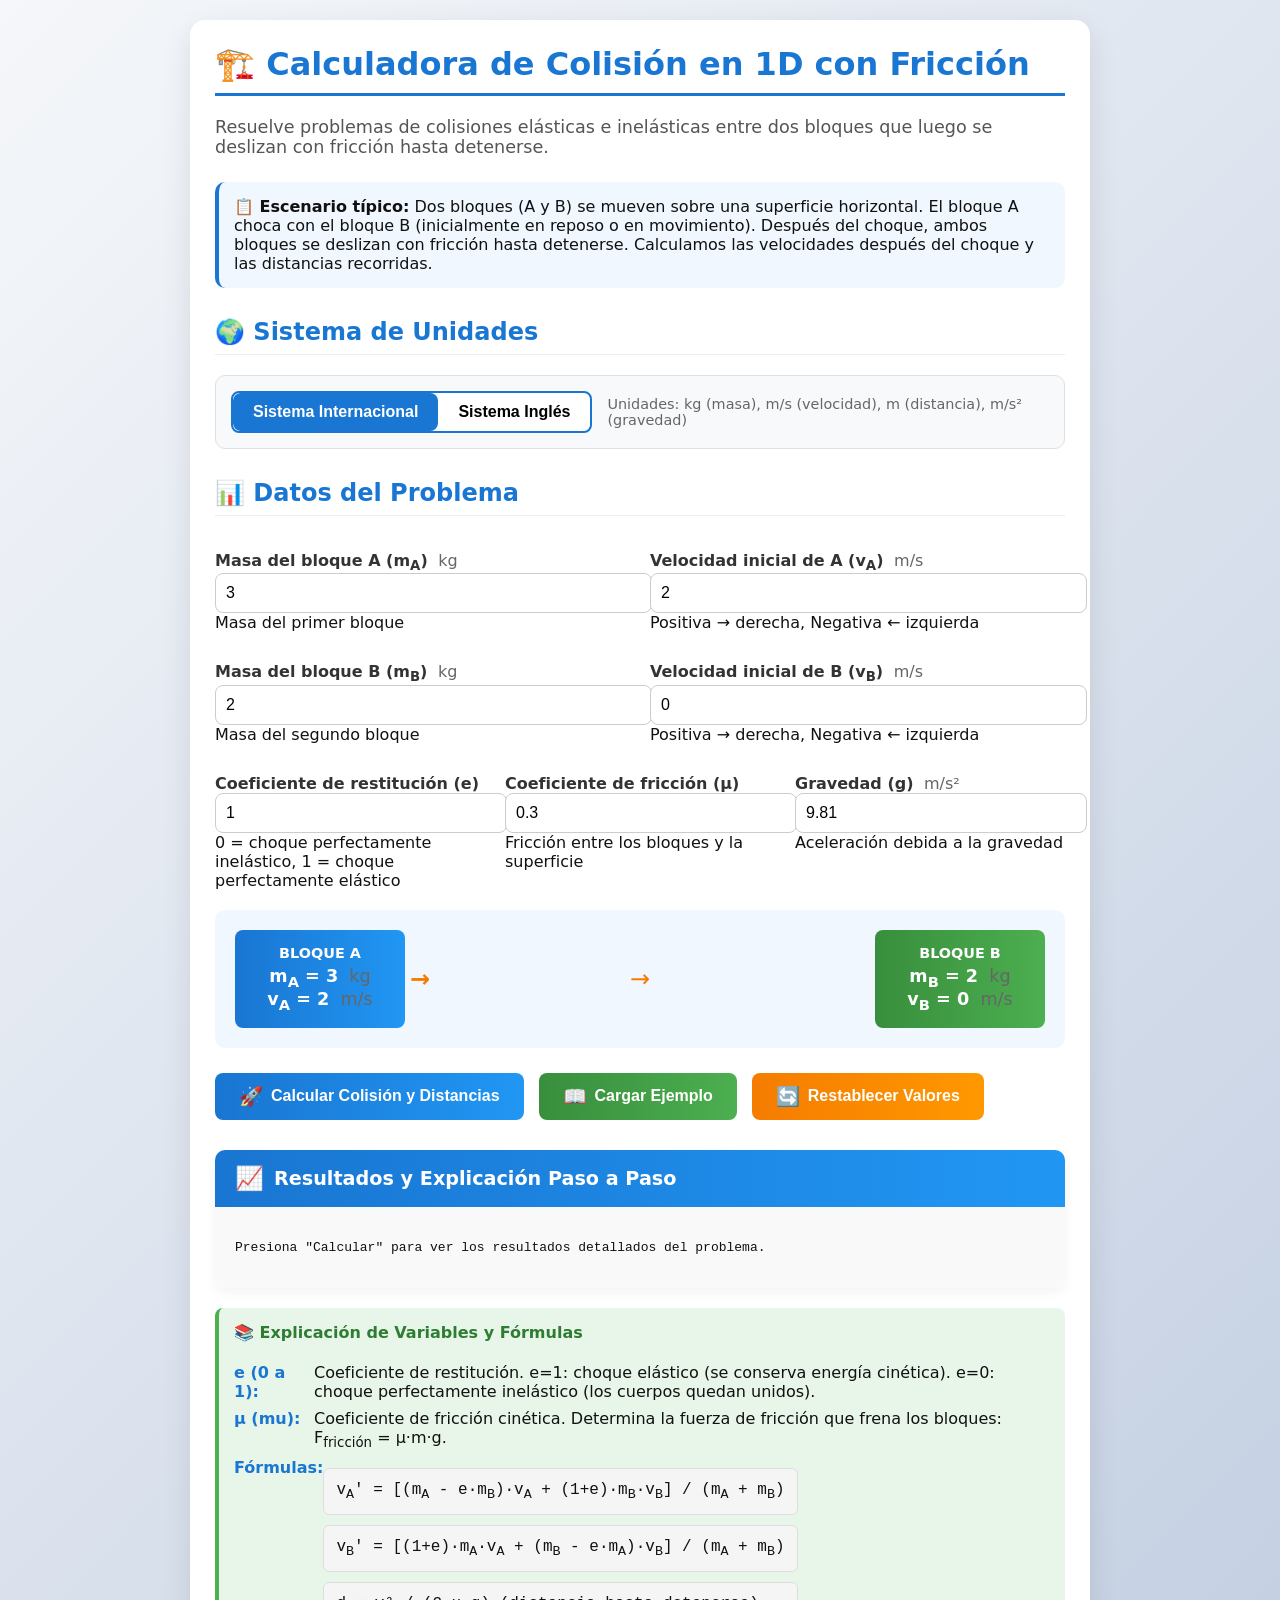
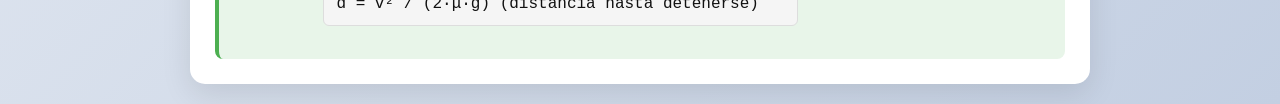
==== Dinamicaa.html @ 1f047d7f "Add files via upload" ====
<!DOCTYPE html>
<html lang="es">
<head>
  <meta charset="utf-8" />
  <meta name="viewport" content="width=device-width,initial-scale=1" />
  <title>Calculadora Didáctica: Colisión 1D + Fricción</title>
  <style>
    body {
      font-family: system-ui, -apple-system, Segoe UI, Roboto, Ubuntu, 'Helvetica Neue', Arial, sans-serif;
      margin: 20px;
      color: #111;
      background: linear-gradient(135deg, #f5f7fa 0%, #c3cfe2 100%);
      min-height: 100vh;
    }
    
    .card {
      max-width: 850px;
      margin: 0 auto;
      padding: 25px;
      border-radius: 15px;
      box-shadow: 0 10px 30px rgba(0,0,0,0.1);
      background-color: white;
    }
    
    h1 {
      color: #1976d2;
      border-bottom: 3px solid #1976d2;
      padding-bottom: 10px;
      margin-top: 0;
    }
    
    .subtitle {
      color: #555;
      font-size: 1.1em;
      margin-bottom: 25px;
    }
    
    .scenario {
      background-color: #f0f7ff;
      border-radius: 10px;
      padding: 15px;
      margin: 20px 0;
      border-left: 4px solid #1976d2;
    }
    
    .section-title {
      color: #1976d2;
      margin-top: 30px;
      padding-bottom: 8px;
      border-bottom: 1px solid #eee;
    }
    
    .unit-toggle-container {
      display: flex;
      align-items: center;
      gap: 15px;
      margin-bottom: 20px;
      padding: 15px;
      background-color: #f8f9fa;
      border-radius: 10px;
      border: 1px solid #e0e0e0;
    }
    
    .unit-toggle {
      display: flex;
      border-radius: 8px;
      overflow: hidden;
      border: 2px solid #1976d2;
    }
    
    .unit-btn {
      padding: 10px 20px;
      background-color: white;
      border: none;
      cursor: pointer;
      font-weight: 600;
      transition: all 0.3s;
      min-width: 120px;
    }
    
    .unit-btn.active {
      background-color: #1976d2;
      color: white;
    }
    
    .unit-btn:not(.active):hover {
      background-color: #e3f2fd;
    }
    
    .unit-info {
      font-size: 0.9em;
      color: #666;
      flex: 1;
    }
    
    label {
      display: block;
      margin-top: 15px;
      font-weight: 600;
      color: #333;
    }
    
    .unit-label {
      display: inline-block;
      margin-left: 5px;
      font-weight: normal;
      color: #666;
    }
    
    .input-group {
      display: flex;
      flex-wrap: wrap;
      gap: 20px;
      margin-bottom: 15px;
    }
    
    .input-field {
      flex: 1;
      min-width: 200px;
    }
    
    input[type="number"] {
      width: 100%;
      padding: 10px;
      border-radius: 8px;
      border: 1px solid #ccc;
      font-size: 16px;
      transition: all 0.3s;
    }
    
    input[type="number"]:focus {
      outline: none;
      border-color: #1976d2;
      box-shadow: 0 0 0 2px rgba(25, 118, 210, 0.2);
    }
    
    .buttons-container {
      display: flex;
      gap: 15px;
      margin: 25px 0;
      flex-wrap: wrap;
    }
    
    button {
      padding: 12px 24px;
      border-radius: 8px;
      border: none;
      font-weight: 600;
      font-size: 16px;
      cursor: pointer;
      transition: all 0.3s;
      display: flex;
      align-items: center;
      gap: 8px;
    }
    
    .btn-primary {
      background: linear-gradient(to right, #1976d2, #2196f3);
      color: white;
    }
    
    .btn-primary:hover {
      background: linear-gradient(to right, #1565c0, #1976d2);
      transform: translateY(-2px);
      box-shadow: 0 4px 8px rgba(25, 118, 210, 0.3);
    }
    
    .btn-secondary {
      background: linear-gradient(to right, #388e3c, #4caf50);
      color: white;
    }
    
    .btn-secondary:hover {
      background: linear-gradient(to right, #2e7d32, #388e3c);
      transform: translateY(-2px);
      box-shadow: 0 4px 8px rgba(56, 142, 60, 0.3);
    }
    
    .btn-reset {
      background: linear-gradient(to right, #f57c00, #ff9800);
      color: white;
    }
    
    .btn-reset:hover {
      background: linear-gradient(to right, #ef6c00, #f57c00);
      transform: translateY(-2px);
      box-shadow: 0 4px 8px rgba(245, 124, 0, 0.3);
    }
    
    .results-container {
      margin-top: 30px;
      border-radius: 10px;
      overflow: hidden;
      box-shadow: 0 4px 12px rgba(0,0,0,0.05);
    }
    
    .results-header {
      background: linear-gradient(to right, #1976d2, #2196f3);
      color: white;
      padding: 15px 20px;
      font-size: 1.2em;
      font-weight: 600;
      display: flex;
      align-items: center;
      gap: 10px;
    }
    
    .results-content {
      padding: 20px;
      background-color: #f9f9f9;
    }
    
    .step {
      background-color: white;
      border-radius: 8px;
      padding: 15px;
      margin-bottom: 15px;
      border-left: 4px solid #4caf50;
      box-shadow: 0 2px 5px rgba(0,0,0,0.05);
    }
    
    .step-title {
      font-weight: 600;
      color: #1976d2;
      margin-bottom: 8px;
      display: flex;
      align-items: center;
      gap: 8px;
    }
    
    .formula {
      background-color: #f5f5f5;
      padding: 12px;
      border-radius: 6px;
      margin: 10px 0;
      font-family: 'Courier New', monospace;
      border: 1px solid #ddd;
    }
    
    .variables-explanation {
      margin-top: 20px;
      padding: 15px;
      background-color: #e8f5e9;
      border-radius: 8px;
      border-left: 4px solid #4caf50;
    }
    
    .variables-explanation h4 {
      margin-top: 0;
      color: #2e7d32;
    }
    
    .variable-item {
      display: flex;
      margin-bottom: 8px;
    }
    
    .variable-name {
      font-weight: 600;
      min-width: 80px;
      color: #1976d2;
    }
    
    .visualization {
      display: flex;
      justify-content: space-between;
      align-items: center;
      margin: 20px 0;
      padding: 20px;
      background-color: #f0f7ff;
      border-radius: 10px;
      overflow-x: auto;
    }
    
    .block {
      padding: 15px 25px;
      border-radius: 8px;
      text-align: center;
      color: white;
      font-weight: 600;
      min-width: 120px;
      position: relative;
    }
    
    .block-a {
      background: linear-gradient(to right, #1976d2, #2196f3);
    }
    
    .block-b {
      background: linear-gradient(to right, #388e3c, #4caf50);
    }
    
    .block-label {
      font-size: 0.9em;
      margin-bottom: 5px;
    }
    
    .block-values {
      font-size: 1.1em;
    }
    
    .arrow {
      font-size: 24px;
      color: #f57c00;
      margin: 0 15px;
    }
    
    .initial-state .block-a::after {
      content: "→";
      position: absolute;
      right: -25px;
      top: 50%;
      transform: translateY(-50%);
      color: #f57c00;
      font-size: 24px;
    }
    
    .final-state .block-a, .final-state .block-b {
      position: relative;
    }
    
    .final-state .block-a::after, .final-state .block-b::after {
      content: "";
      position: absolute;
      top: 50%;
      transform: translateY(-50%);
      font-size: 24px;
      color: #f57c00;
    }
    
    .right-arrow::after {
      content: "→";
      right: -25px;
    }
    
    .left-arrow::after {
      content: "←";
      left: -25px;
    }
    
    .warning {
      background-color: #fff3e0;
      border-left: 4px solid #ff9800;
      padding: 12px;
      border-radius: 6px;
      margin: 15px 0;
      font-size: 0.95em;
    }
    
    .icon {
      font-size: 1.2em;
    }
    
    .conversion-info {
      background-color: #e3f2fd;
      padding: 10px 15px;
      border-radius: 8px;
      margin-top: 10px;
      font-size: 0.9em;
      color: #1565c0;
      border-left: 4px solid #1976d2;
    }
    
    @media (max-width: 768px) {
      .card {
        padding: 15px;
      }
      
      .visualization {
        flex-direction: column;
        gap: 20px;
      }
      
      .arrow {
        transform: rotate(90deg);
        margin: 10px 0;
      }
      
      .buttons-container {
        flex-direction: column;
      }
      
      button {
        justify-content: center;
      }
      
      .unit-toggle-container {
        flex-direction: column;
        align-items: stretch;
      }
      
      .unit-toggle {
        width: 100%;
      }
      
      .unit-btn {
        flex: 1;
      }
    }
  </style>
</head>
<body>
  <div class="card">
    <h1>🏗️ Calculadora de Colisión en 1D con Fricción</h1>
    
    <div class="subtitle">
      Resuelve problemas de colisiones elásticas e inelásticas entre dos bloques que luego se deslizan con fricción hasta detenerse.
    </div>
    
    <div class="scenario">
      <strong>📋 Escenario típico:</strong> Dos bloques (A y B) se mueven sobre una superficie horizontal. El bloque A choca con el bloque B (inicialmente en reposo o en movimiento). Después del choque, ambos bloques se deslizan con fricción hasta detenerse. Calculamos las velocidades después del choque y las distancias recorridas.
    </div>
    
    <h2 class="section-title">🌍 Sistema de Unidades</h2>
    
    <div class="unit-toggle-container">
      <div class="unit-toggle">
        <button class="unit-btn active" id="si-btn" onclick="switchToSI()">Sistema Internacional</button>
        <button class="unit-btn" id="english-btn" onclick="switchToEnglish()">Sistema Inglés</button>
      </div>
      <div class="unit-info" id="unit-info">
        Unidades: kg, m/s, m, m/s². Presiona calcular para ver conversiones.
      </div>
    </div>
    
    <h2 class="section-title">📊 Datos del Problema</h2>
    
    <div class="input-group">
      <div class="input-field">
        <label for="mA">Masa del bloque A (m<sub>A</sub>) <span class="unit-label" id="mass-unit">kg</span></label>
        <input id="mA" type="number" step="any" value="3" min="0.1">
        <div class="hint">Masa del primer bloque</div>
      </div>
      
      <div class="input-field">
        <label for="vA">Velocidad inicial de A (v<sub>A</sub>) <span class="unit-label" id="velocity-unit">m/s</span></label>
        <input id="vA" type="number" step="any" value="2">
        <div class="hint">Positiva → derecha, Negativa ← izquierda</div>
      </div>
    </div>
    
    <div class="input-group">
      <div class="input-field">
        <label for="mB">Masa del bloque B (m<sub>B</sub>) <span class="unit-label" id="mass-unit-b">kg</span></label>
        <input id="mB" type="number" step="any" value="2" min="0.1">
        <div class="hint">Masa del segundo bloque</div>
      </div>
      
      <div class="input-field">
        <label for="vB">Velocidad inicial de B (v<sub>B</sub>) <span class="unit-label" id="velocity-unit-b">m/s</span></label>
        <input id="vB" type="number" step="any" value="0">
        <div class="hint">Positiva → derecha, Negativa ← izquierda</div>
      </div>
    </div>
    
    <div class="input-group">
      <div class="input-field">
        <label for="e">Coeficiente de restitución (e)</label>
        <input id="e" type="number" step="any" min="0" max="1" value="1">
        <div class="hint">0 = choque perfectamente inelástico, 1 = choque perfectamente elástico</div>
      </div>
      
      <div class="input-field">
        <label for="mu">Coeficiente de fricción (μ)</label>
        <input id="mu" type="number" step="any" value="0.3" min="0">
        <div class="hint">Fricción entre los bloques y la superficie</div>
      </div>
      
      <div class="input-field">
        <label for="g">Gravedad (g) <span class="unit-label" id="gravity-unit">m/s²</span></label>
        <input id="g" type="number" step="any" value="9.81" min="0">
        <div class="hint">Aceleración debida a la gravedad</div>
      </div>
    </div>
    
    <div class="visualization initial-state">
      <div class="block block-a">
        <div class="block-label">BLOQUE A</div>
        <div class="block-values">m<sub>A</sub> = <span id="vis-mA">3</span> <span class="unit-label" id="vis-mass-unit">kg</span></div>
        <div class="block-values">v<sub>A</sub> = <span id="vis-vA">2</span> <span class="unit-label" id="vis-velocity-unit">m/s</span></div>
      </div>
      
      <div class="arrow">→</div>
      
      <div class="block block-b">
        <div class="block-label">BLOQUE B</div>
        <div class="block-values">m<sub>B</sub> = <span id="vis-mB">2</span> <span class="unit-label" id="vis-mass-unit-b">kg</span></div>
        <div class="block-values">v<sub>B</sub> = <span id="vis-vB">0</span> <span class="unit-label" id="vis-velocity-unit-b">m/s</span></div>
      </div>
    </div>
    
    <div class="buttons-container">
      <button class="btn-primary" onclick="calcular()">
        <span class="icon">🚀</span> Calcular Colisión y Distancias
      </button>
      
      <button class="btn-secondary" onclick="ejemploProblema()">
        <span class="icon">📖</span> Cargar Ejemplo
      </button>
      
      <button class="btn-reset" onclick="resetValues()">
        <span class="icon">🔄</span> Restablecer Valores
      </button>
    </div>
    
    <div class="results-container">
      <div class="results-header">
        <span class="icon">📈</span> Resultados y Explicación Paso a Paso
      </div>
      
      <div class="results-content">
        <pre id="out">Presiona "Calcular" para ver los resultados detallados del problema.</pre>
        
        <div class="visualization final-state" id="finalVisualization" style="display:none;">
          <div class="block block-a" id="vis-block-a-final">
            <div class="block-label">BLOQUE A DESPUÉS</div>
            <div class="block-values">v<sub>A</sub>' = <span id="vis-vAprim">0</span> <span class="unit-label" id="vis-velocity-unit-aprim">m/s</span></div>
            <div class="block-values">d<sub>A</sub> = <span id="vis-dA">0</span> <span class="unit-label" id="vis-distance-unit">m</span></div>
          </div>
          
          <div class="arrow">← →</div>
          
          <div class="block block-b" id="vis-block-b-final">
            <div class="block-label">BLOQUE B DESPUÉS</div>
            <div class="block-values">v<sub>B</sub>' = <span id="vis-vBprim">0</span> <span class="unit-label" id="vis-velocity-unit-bprim">m/s</span></div>
            <div class="block-values">d<sub>B</sub> = <span id="vis-dB">0</span> <span class="unit-label" id="vis-distance-unit-b">m</span></div>
          </div>
        </div>
      </div>
    </div>
    
    <div class="variables-explanation">
      <h4>📚 Explicación de Variables y Fórmulas</h4>
      
      <div class="variable-item">
        <div class="variable-name">e (0 a 1):</div>
        <div>Coeficiente de restitución. e=1: choque elástico (se conserva energía cinética). e=0: choque perfectamente inelástico (los cuerpos quedan unidos).</div>
      </div>
      
      <div class="variable-item">
        <div class="variable-name">μ (mu):</div>
        <div>Coeficiente de fricción cinética. Determina la fuerza de fricción que frena los bloques: F<sub>fricción</sub> = μ·m·g.</div>
      </div>
      
      <div class="variable-item">
        <div class="variable-name">Fórmulas:</div>
        <div>
          <div class="formula">v<sub>A</sub>' = [(m<sub>A</sub> - e·m<sub>B</sub>)·v<sub>A</sub> + (1+e)·m<sub>B</sub>·v<sub>B</sub>] / (m<sub>A</sub> + m<sub>B</sub>)</div>
          <div class="formula">v<sub>B</sub>' = [(1+e)·m<sub>A</sub>·v<sub>A</sub> + (m<sub>B</sub> - e·m<sub>A</sub>)·v<sub>B</sub>] / (m<sub>A</sub> + m<sub>B</sub>)</div>
          <div class="formula">d = v² / (2·μ·g) (distancia hasta detenerse)</div>
        </div>
      </div>
    </div>
  </div>

<script>
// Variables globales para control de unidades
let currentUnitSystem = 'SI'; // 'SI' o 'ENGLISH'
let conversionFactors = {
  mass: {
    SI: 1, // kg
    ENGLISH: 0.453592 // 1 lb = 0.453592 kg
  },
  velocity: {
    SI: 1, // m/s
    ENGLISH: 0.44704 // 1 mph = 0.44704 m/s
  },
  distance: {
    SI: 1, // m
    ENGLISH: 0.3048 // 1 ft = 0.3048 m
  },
  gravity: {
    SI: 9.81, // m/s²
    ENGLISH: 32.174 // ft/s²
  }
};

// Actualizar visualización de valores iniciales
function updateInitialVisualization() {
  document.getElementById('vis-mA').textContent = document.getElementById('mA').value;
  document.getElementById('vis-vA').textContent = document.getElementById('vA').value;
  document.getElementById('vis-mB').textContent = document.getElementById('mB').value;
  document.getElementById('vis-vB').textContent = document.getElementById('vB').value;
  
  // Actualizar unidades en visualización
  updateUnitLabels();
}

// Actualizar etiquetas de unidades en toda la interfaz
function updateUnitLabels() {
  const massUnit = currentUnitSystem === 'SI' ? 'kg' : 'lb';
  const velocityUnit = currentUnitSystem === 'SI' ? 'm/s' : 'mph';
  const distanceUnit = currentUnitSystem === 'SI' ? 'm' : 'ft';
  const gravityUnit = currentUnitSystem === 'SI' ? 'm/s²' : 'ft/s²';
  
  // Actualizar etiquetas en formularios
  document.getElementById('mass-unit').textContent = massUnit;
  document.getElementById('mass-unit-b').textContent = massUnit;
  document.getElementById('velocity-unit').textContent = velocityUnit;
  document.getElementById('velocity-unit-b').textContent = velocityUnit;
  document.getElementById('gravity-unit').textContent = gravityUnit;
  
  // Actualizar etiquetas en visualización inicial
  document.getElementById('vis-mass-unit').textContent = massUnit;
  document.getElementById('vis-mass-unit-b').textContent = massUnit;
  document.getElementById('vis-velocity-unit').textContent = velocityUnit;
  document.getElementById('vis-velocity-unit-b').textContent = velocityUnit;
  
  // Actualizar etiquetas en visualización final
  document.getElementById('vis-velocity-unit-aprim').textContent = velocityUnit;
  document.getElementById('vis-velocity-unit-bprim').textContent = velocityUnit;
  document.getElementById('vis-distance-unit').textContent = distanceUnit;
  document.getElementById('vis-distance-unit-b').textContent = distanceUnit;
  
  // Actualizar información de unidades
  const unitInfo = document.getElementById('unit-info');
  if (currentUnitSystem === 'SI') {
    unitInfo.textContent = 'Unidades: kg (masa), m/s (velocidad), m (distancia), m/s² (gravedad)';
  } else {
    unitInfo.textContent = 'Unidades: lb (masa), mph (velocidad), ft (distancia), ft/s² (gravedad)';
  }
}

// Cambiar a sistema SI
function switchToSI() {
  if (currentUnitSystem === 'ENGLISH') {
    // Convertir valores de inglés a SI
    document.getElementById('mA').value = (parseFloat(document.getElementById('mA').value) * conversionFactors.mass.ENGLISH).toFixed(3);
    document.getElementById('mB').value = (parseFloat(document.getElementById('mB').value) * conversionFactors.mass.ENGLISH).toFixed(3);
    document.getElementById('vA').value = (parseFloat(document.getElementById('vA').value) * conversionFactors.velocity.ENGLISH).toFixed(3);
    document.getElementById('vB').value = (parseFloat(document.getElementById('vB').value) * conversionFactors.velocity.ENGLISH).toFixed(3);
    document.getElementById('g').value = conversionFactors.gravity.SI.toFixed(2);
  }
  
  currentUnitSystem = 'SI';
  document.getElementById('si-btn').classList.add('active');
  document.getElementById('english-btn').classList.remove('active');
  
  updateUnitLabels();
  updateInitialVisualization();
}

// Cambiar a sistema inglés
function switchToEnglish() {
  if (currentUnitSystem === 'SI') {
    // Convertir valores de SI a inglés
    document.getElementById('mA').value = (parseFloat(document.getElementById('mA').value) / conversionFactors.mass.ENGLISH).toFixed(3);
    document.getElementById('mB').value = (parseFloat(document.getElementById('mB').value) / conversionFactors.mass.ENGLISH).toFixed(3);
    document.getElementById('vA').value = (parseFloat(document.getElementById('vA').value) / conversionFactors.velocity.ENGLISH).toFixed(3);
    document.getElementById('vB').value = (parseFloat(document.getElementById('vB').value) / conversionFactors.velocity.ENGLISH).toFixed(3);
    document.getElementById('g').value = conversionFactors.gravity.ENGLISH.toFixed(3);
  }
  
  currentUnitSystem = 'ENGLISH';
  document.getElementById('english-btn').classList.add('active');
  document.getElementById('si-btn').classList.remove('active');
  
  updateUnitLabels();
  updateInitialVisualization();
}

// Actualizar visualización de valores finales
function updateFinalVisualization(vAprim, vBprim, dA, dB, vAprimSI, vBprimSI, dASI, dBSI) {
  // Mostrar valores en unidades actuales
  const velocityUnit = currentUnitSystem === 'SI' ? 'm/s' : 'mph';
  const distanceUnit = currentUnitSystem === 'SI' ? 'm' : 'ft';
  
  // Convertir valores si estamos en sistema inglés
  let displayVAprim = vAprim;
  let displayVBprim = vBprim;
  let displayDA = dA;
  let displayDB = dB;
  
  if (currentUnitSystem === 'ENGLISH') {
    displayVAprim = vAprim / conversionFactors.velocity.ENGLISH;
    displayVBprim = vBprim / conversionFactors.velocity.ENGLISH;
    displayDA = dA / conversionFactors.distance.ENGLISH;
    displayDB = dB / conversionFactors.distance.ENGLISH;
  }
  
  document.getElementById('vis-vAprim').textContent = displayVAprim.toFixed(3);
  document.getElementById('vis-vBprim').textContent = displayVBprim.toFixed(3);
  document.getElementById('vis-dA').textContent = displayDA.toFixed(3);
  document.getElementById('vis-dB').textContent = displayDB.toFixed(3);
  
  // Mostrar flechas de dirección
  const blockAFinal = document.getElementById('vis-block-a-final');
  const blockBFinal = document.getElementById('vis-block-b-final');
  
  // Eliminar clases de flechas previas
  blockAFinal.classList.remove('right-arrow', 'left-arrow');
  blockBFinal.classList.remove('right-arrow', 'left-arrow');
  
  // Agregar flechas según dirección
  if (vAprim > 0) {
    blockAFinal.classList.add('right-arrow');
  } else if (vAprim < 0) {
    blockAFinal.classList.add('left-arrow');
  }
  
  if (vBprim > 0) {
    blockBFinal.classList.add('right-arrow');
  } else if (vBprim < 0) {
    blockBFinal.classList.add('left-arrow');
  }
  
  // Mostrar la visualización final
  document.getElementById('finalVisualization').style.display = 'flex';
}

function calcular() {
  // Actualizar visualización inicial
  updateInitialVisualization();
  
  // Leer datos y convertir a SI para cálculos
  let mA = parseFloat(document.getElementById('mA').value);
  let vA = parseFloat(document.getElementById('vA').value);
  let mB = parseFloat(document.getElementById('mB').value);
  let vB = parseFloat(document.getElementById('vB').value);
  const e  = parseFloat(document.getElementById('e').value);
  const mu = parseFloat(document.getElementById('mu').value);
  let g  = parseFloat(document.getElementById('g').value);
  
  // Convertir a SI si estamos en sistema inglés
  if (currentUnitSystem === 'ENGLISH') {
    mA = mA * conversionFactors.mass.ENGLISH;
    mB = mB * conversionFactors.mass.ENGLISH;
    vA = vA * conversionFactors.velocity.ENGLISH;
    vB = vB * conversionFactors.velocity.ENGLISH;
    g = conversionFactors.gravity.SI; // Siempre usar 9.81 m/s² para cálculos
  }

  const out = document.getElementById('out');

  // Validaciones básicas
  if (isNaN(mA) || isNaN(mB) || isNaN(vA) || isNaN(vB) || isNaN(e) || isNaN(mu) || isNaN(g)) {
    out.textContent = '❌ Por favor ingresa todos los valores numéricos.';
    return;
  }
  
  if (mA <= 0 || mB <= 0) { 
    out.textContent = '❌ Las masas deben ser positivas.';
    return; 
  }
  
  if (mu < 0) { 
    out.textContent = '❌ μ no puede ser negativo.';
    return; 
  }
  
  if (e < 0 || e > 1) { 
    out.textContent = '❌ e debe estar entre 0 y 1.';
    return; 
  }

  // Fórmulas para colisión 1D con coef. restitución e
  const denom = mA + mB;
  const vAprim = ((mA - e * mB) / denom) * vA + ((1 + e) * mB / denom) * vB;
  const vBprim = ((1 + e) * mA / denom) * vA + ((mB - e * mA) / denom) * vB;

  // Distancias hasta detenerse debido a fricción cinética
  function distanciaHastaParar(v) {
    const vel = Math.abs(v);
    if (vel === 0 || mu === 0) return mu === 0 ? Infinity : 0;
    return (vel * vel) / (2 * mu * g);
  }

  const dA = distanciaHastaParar(vAprim);
  const dB = distanciaHastaParar(vBprim);

  // Distancia relativa entre los bloques cuando se detienen
  let distFinal;
  if (!isFinite(dA) || !isFinite(dB)) {
    distFinal = Infinity;
  } else {
    distFinal = Math.abs(dB - dA);
  }

  // Convertir valores a inglés para mostrar si es necesario
  const mA_display = currentUnitSystem === 'SI' ? mA : mA / conversionFactors.mass.ENGLISH;
  const mB_display = currentUnitSystem === 'SI' ? mB : mB / conversionFactors.mass.ENGLISH;
  const vA_display = currentUnitSystem === 'SI' ? vA : vA / conversionFactors.velocity.ENGLISH;
  const vB_display = currentUnitSystem === 'SI' ? vB : vB / conversionFactors.velocity.ENGLISH;
  const g_display = currentUnitSystem === 'SI' ? g : conversionFactors.gravity.ENGLISH;
  
  const vAprim_display = currentUnitSystem === 'SI' ? vAprim : vAprim / conversionFactors.velocity.ENGLISH;
  const vBprim_display = currentUnitSystem === 'SI' ? vBprim : vBprim / conversionFactors.velocity.ENGLISH;
  const dA_display = currentUnitSystem === 'SI' ? dA : dA / conversionFactors.distance.ENGLISH;
  const dB_display = currentUnitSystem === 'SI' ? dB : dB / conversionFactors.distance.ENGLISH;
  const distFinal_display = currentUnitSystem === 'SI' ? distFinal : distFinal / conversionFactors.distance.ENGLISH;

  // Mostrar resultado con pasos
  let text = '';
  text += '══════════════════════════════════════════════════\n';
  text += '          CÁLCULO DE COLISIÓN 1D + FRICCIÓN\n';
  text += '══════════════════════════════════════════════════\n\n';
  
  text += `🌍 SISTEMA DE UNIDADES: ${currentUnitSystem === 'SI' ? 'SISTEMA INTERNACIONAL (SI)' : 'SISTEMA INGLÉS'}\n\n`;
  
  text += '📋 DATOS INICIALES:\n';
  text += `   Bloque A: m = ${mA_display.toFixed(3)} ${currentUnitSystem === 'SI' ? 'kg' : 'lb'}, v = ${vA_display.toFixed(3)} ${currentUnitSystem === 'SI' ? 'm/s' : 'mph'}\n`;
  text += `   Bloque B: m = ${mB_display.toFixed(3)} ${currentUnitSystem === 'SI' ? 'kg' : 'lb'}, v = ${vB_display.toFixed(3)} ${currentUnitSystem === 'SI' ? 'm/s' : 'mph'}\n`;
  text += `   Coeficiente de restitución: e = ${e}\n`;
  text += `   Coeficiente de fricción: μ = ${mu}\n`;
  text += `   Gravedad: g = ${g_display.toFixed(3)} ${currentUnitSystem === 'SI' ? 'm/s²' : 'ft/s²'}\n\n`;
  
  // Mostrar conversiones si es necesario
  if (currentUnitSystem === 'ENGLISH') {
    text += '🔀 VALORES CONVERTIDOS A SI PARA CÁLCULOS:\n';
    text += `   Bloque A: m = ${mA.toFixed(3)} kg, v = ${vA.toFixed(3)} m/s\n`;
    text += `   Bloque B: m = ${mB.toFixed(3)} kg, v = ${vB.toFixed(3)} m/s\n`;
    text += `   Gravedad: g = ${g.toFixed(3)} m/s²\n\n`;
  }
  
  text += '══════════════════════════════════════════════════\n';
  text += '📝 PASO 1: CÁLCULO DE VELOCIDADES DESPUÉS DEL CHOQUE\n\n';
  
  text += 'Fórmulas utilizadas:\n';
  text += '   vA\' = [(mA - e·mB)·vA + (1+e)·mB·vB] / (mA + mB)\n';
  text += '   vB\' = [(1+e)·mA·vA + (mB - e·mA)·vB] / (mA + mB)\n\n';
  
  text += 'Sustituyendo valores:\n';
  text += `   Denominador: mA + mB = ${mA.toFixed(3)} + ${mB.toFixed(3)} = ${denom.toFixed(3)}\n`;
  text += `   vA\' = [(${mA.toFixed(3)} - ${e}·${mB.toFixed(3)})·${vA.toFixed(3)} + (1+${e})·${mB.toFixed(3)}·${vB.toFixed(3)}] / ${denom.toFixed(3)}\n`;
  text += `        = ${vAprim.toFixed(6)} m/s\n\n`;
  text += `   vB\' = [(1+${e})·${mA.toFixed(3)}·${vA.toFixed(3)} + (${mB.toFixed(3)} - ${e}·${mA.toFixed(3)})·${vB.toFixed(3)}] / ${denom.toFixed(3)}\n`;
  text += `        = ${vBprim.toFixed(6)} m/s\n\n`;
  
  // Mostrar resultados en unidades actuales
  text += '📊 RESULTADOS EN UNIDADES ACTUALES:\n';
  if (vAprim_display > 0) {
    text += `   • Bloque A se mueve hacia la DERECHA a ${Math.abs(vAprim_display).toFixed(3)} ${currentUnitSystem === 'SI' ? 'm/s' : 'mph'}\n`;
  } else if (vAprim_display < 0) {
    text += `   • Bloque A se mueve hacia la IZQUIERDA a ${Math.abs(vAprim_display).toFixed(3)} ${currentUnitSystem === 'SI' ? 'm/s' : 'mph'}\n`;
  } else {
    text += `   • Bloque A se DETIENE inmediatamente después del choque\n`;
  }
  
  if (vBprim_display > 0) {
    text += `   • Bloque B se mueve hacia la DERECHA a ${Math.abs(vBprim_display).toFixed(3)} ${currentUnitSystem === 'SI' ? 'm/s' : 'mph'}\n`;
  } else if (vBprim_display < 0) {
    text += `   • Bloque B se mueve hacia la IZQUIERDA a ${Math.abs(vBprim_display).toFixed(3)} ${currentUnitSystem === 'SI' ? 'm/s' : 'mph'}\n`;
  } else {
    text += `   • Bloque B se DETIENE inmediatamente después del choque\n`;
  }
  
  text += '\n══════════════════════════════════════════════════\n';
  text += '📝 PASO 2: DISTANCIA RECORRIDA HASTA DETENERSE POR FRICCIÓN\n\n';
  
  text += 'Fórmula: d = v² / (2·μ·g)\n\n';
  
  if (mu === 0) {
    text += '⚠️  Como μ = 0, NO HAY FRICCIÓN:\n';
    text += '   • Los bloques no se detendrán por fricción\n';
    text += '   • Continuarán moviéndose indefinidamente\n';
  } else {
    text += `Para el bloque A (${currentUnitSystem === 'SI' ? 'metros' : 'pies'}):\n`;
    if (vAprim === 0) {
      text += `   • vA\' = 0 → el bloque A ya está detenido\n`;
      text += `   • Distancia dA = 0 ${currentUnitSystem === 'SI' ? 'm' : 'ft'}\n`;
    } else {
      text += `   • dA = (${Math.abs(vAprim).toFixed(3)} m/s)² / (2·${mu}·${g.toFixed(3)} m/s²)\n`;
      text += `        = ${dA.toFixed(6)} m = ${dA_display.toFixed(6)} ${currentUnitSystem === 'SI' ? 'm' : 'ft'}\n`;
    }
    
    text += `\nPara el bloque B (${currentUnitSystem === 'SI' ? 'metros' : 'pies'}):\n`;
    if (vBprim === 0) {
      text += `   • vB\' = 0 → el bloque B ya está detenido\n`;
      text += `   • Distancia dB = 0 ${currentUnitSystem === 'SI' ? 'm' : 'ft'}\n`;
    } else {
      text += `   • dB = (${Math.abs(vBprim).toFixed(3)} m/s)² / (2·${mu}·${g.toFixed(3)} m/s²)\n`;
      text += `        = ${dB.toFixed(6)} m = ${dB_display.toFixed(6)} ${currentUnitSystem === 'SI' ? 'm' : 'ft'}\n`;
    }
    
    text += '\n══════════════════════════════════════════════════\n';
    text += '📝 PASO 3: DISTANCIA ENTRE BLOQUES CUANDO SE DETIENEN\n\n';
    
    text += 'Asumiendo que justo después del choque están en contacto:\n';
    if (!isFinite(distFinal)) {
      text += '   Distancia final = ∞ (al menos uno no se detiene)\n';
    } else {
      text += `   Distancia final = |dB - dA| = |${dB_display.toFixed(3)} - ${dA_display.toFixed(3)}|\n`;
      text += `                      = ${distFinal_display.toFixed(6)} ${currentUnitSystem === 'SI' ? 'm' : 'ft'}\n`;
    }
  }
  
  // Mostrar conversiones entre sistemas
  text += '\n══════════════════════════════════════════════════\n';
  text += '🔄 CONVERSIONES ENTRE SISTEMAS DE UNIDADES:\n\n';
  
  if (currentUnitSystem === 'SI') {
    text += '• Para convertir a sistema inglés:\n';
    text += `   - Masa: 1 kg = ${(1/conversionFactors.mass.ENGLISH).toFixed(4)} lb\n`;
    text += `   - Velocidad: 1 m/s = ${(1/conversionFactors.velocity.ENGLISH).toFixed(4)} mph\n`;
    text += `   - Distancia: 1 m = ${(1/conversionFactors.distance.ENGLISH).toFixed(4)} ft\n`;
    text += `   - Gravedad: 9.81 m/s² = 32.174 ft/s²\n`;
  } else {
    text += '• Para convertir a sistema internacional (SI):\n';
    text += `   - Masa: 1 lb = ${conversionFactors.mass.ENGLISH.toFixed(4)} kg\n`;
    text += `   - Velocidad: 1 mph = ${conversionFactors.velocity.ENGLISH.toFixed(4)} m/s\n`;
    text += `   - Distancia: 1 ft = ${conversionFactors.distance.ENGLISH.toFixed(4)} m\n`;
    text += `   - Gravedad: 32.174 ft/s² = 9.81 m/s²\n`;
  }
  
  text += '\n══════════════════════════════════════════════════\n';
  text += '💡 INFORMACIÓN ADICIONAL:\n\n';
  
  text += '• Si una velocidad es negativa, el bloque se mueve hacia la izquierda.\n';
  text += '• La distancia calculada siempre es positiva (se usa el valor absoluto de v).\n';
  text += '• Si μ = 0, no hay fricción y los bloques se mueven indefinidamente.\n';
  text += '• Este cálculo asume que los bloques no vuelven a chocar después.\n';
  
  if (e === 1) {
    text += '• Como e = 1, el choque es PERFECTAMENTE ELÁSTICO.\n';
  } else if (e === 0) {
    text += '• Como e = 0, el choque es PERFECTAMENTE INELÁSTICO.\n';
  } else {
    text += `• Como e = ${e}, el choque es PARCIALMENTE ELÁSTICO.\n`;
  }
  
  out.textContent = text;
  
  // Actualizar visualización final
  updateFinalVisualization(vAprim, vBprim, dA, dB, vAprim, vBprim, dA, dB);
}

function ejemploProblema() {
  // Carga los valores del enunciado de ejemplo en el sistema actual
  if (currentUnitSystem === 'SI') {
    document.getElementById('mA').value = 3;
    document.getElementById('vA').value = 2;
    document.getElementById('mB').value = 2;
    document.getElementById('vB').value = 0;
    document.getElementById('e').value = 1;
    document.getElementById('mu').value = 0.3;
    document.getElementById('g').value = 9.81;
  } else {
    // Valores equivalentes en sistema inglés
    document.getElementById('mA').value = (3 / conversionFactors.mass.ENGLISH).toFixed(3); // ~6.614 lb
    document.getElementById('vA').value = (2 / conversionFactors.velocity.ENGLISH).toFixed(3); // ~4.474 mph
    document.getElementById('mB').value = (2 / conversionFactors.mass.ENGLISH).toFixed(3); // ~4.409 lb
    document.getElementById('vB').value = 0;
    document.getElementById('e').value = 1;
    document.getElementById('mu').value = 0.3;
    document.getElementById('g').value = conversionFactors.gravity.ENGLISH.toFixed(3); // 32.174 ft/s²
  }
  
  // Actualizar visualización y calcular
  updateInitialVisualization();
  calcular();
}

function resetValues() {
  // Restablecer a valores por defecto según el sistema actual
  if (currentUnitSystem === 'SI') {
    document.getElementById('mA').value = 3;
    document.getElementById('vA').value = 2;
    document.getElementById('mB').value = 2;
    document.getElementById('vB').value = 0;
    document.getElementById('e').value = 1;
    document.getElementById('mu').value = 0.3;
    document.getElementById('g').value = 9.81;
  } else {
    document.getElementById('mA').value = (3 / conversionFactors.mass.ENGLISH).toFixed(3);
    document.getElementById('vA').value = (2 / conversionFactors.velocity.ENGLISH).toFixed(3);
    document.getElementById('mB').value = (2 / conversionFactors.mass.ENGLISH).toFixed(3);
    document.getElementById('vB').value = 0;
    document.getElementById('e').value = 1;
    document.getElementById('mu').value = 0.3;
    document.getElementById('g').value = conversionFactors.gravity.ENGLISH.toFixed(3);
  }
  
  // Actualizar visualización
  updateInitialVisualization();
  
  // Limpiar resultados
  document.getElementById('out').textContent = 'Presiona "Calcular" para ver los resultados detallados del problema.';
  document.getElementById('finalVisualization').style.display = 'none';
}

// Inicializar la visualización
document.addEventListener('DOMContentLoaded', function() {
  updateUnitLabels();
  updateInitialVisualization();
  
  // Actualizar visualización cuando cambian los valores
  const inputs = document.querySelectorAll('input[type="number"]');
  inputs.forEach(input => {
    input.addEventListener('input', updateInitialVisualization);
  });
});
</script>
</body>
</html>
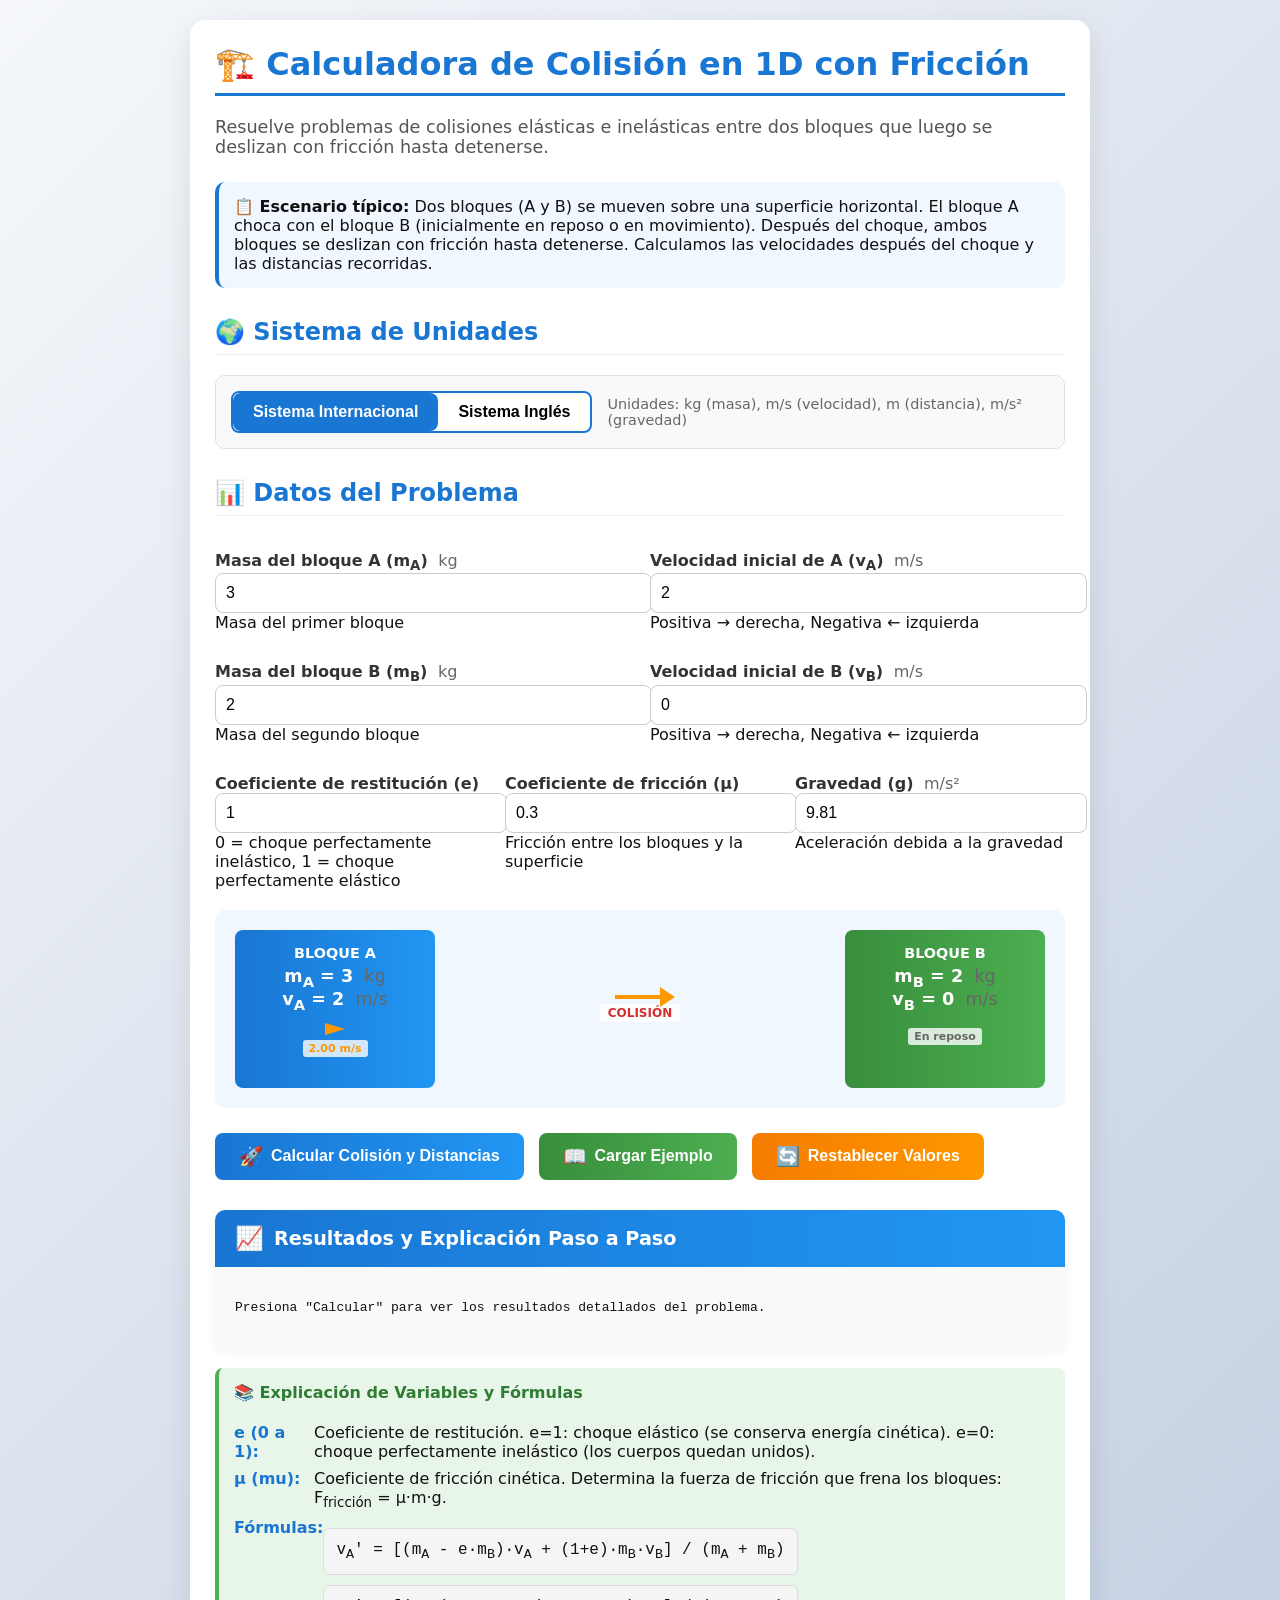
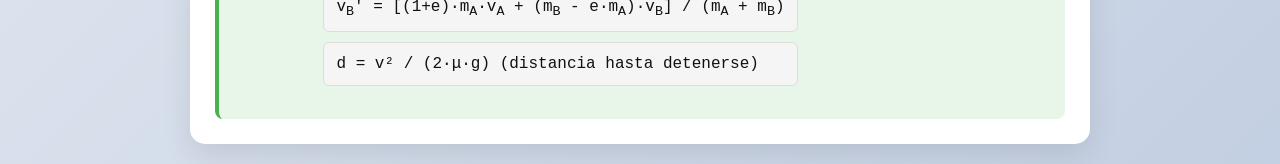
==== commit c5949f05: "Update Dinamicaa.html" ====
--- a/Dinamicaa.html
+++ b/Dinamicaa.html
@@ -278,7 +278,7 @@
       text-align: center;
       color: white;
       font-weight: 600;
-      min-width: 120px;
+      min-width: 150px;
       position: relative;
     }
     
@@ -299,43 +299,125 @@
       font-size: 1.1em;
     }
     
-    .arrow {
-      font-size: 24px;
+    /* Nuevos estilos para flechas dinámicas */
+    .velocity-arrow {
+      width: 0;
+      height: 0;
+      position: relative;
+      transition: all 0.5s ease;
+    }
+    
+    .velocity-arrow.right {
+      border-top: 10px solid transparent;
+      border-bottom: 10px solid transparent;
+      border-left: 30px solid #f57c00;
+    }
+    
+    .velocity-arrow.left {
+      border-top: 10px solid transparent;
+      border-bottom: 10px solid transparent;
+      border-right: 30px solid #f57c00;
+    }
+    
+    .arrow-container {
+      display: flex;
+      align-items: center;
+      justify-content: center;
+      min-width: 100px;
+      position: relative;
+    }
+    
+    .velocity-indicator {
+      font-size: 12px;
       color: #f57c00;
-      margin: 0 15px;
-    }
-    
-    .initial-state .block-a::after {
-      content: "→";
+      font-weight: bold;
       position: absolute;
-      right: -25px;
-      top: 50%;
-      transform: translateY(-50%);
-      color: #f57c00;
-      font-size: 24px;
+      top: -20px;
+      white-space: nowrap;
+      background: rgba(255, 255, 255, 0.9);
+      padding: 2px 6px;
+      border-radius: 4px;
+    }
+    
+    .connecting-arrow {
+      display: flex;
+      flex-direction: column;
+      align-items: center;
+      justify-content: center;
+      margin: 0 20px;
+      min-width: 120px;
+    }
+    
+    .arrow-line {
+      height: 4px;
+      background-color: #f57c00;
+      width: 100%;
+      position: relative;
+      transition: width 0.5s ease;
+    }
+    
+    .arrow-head {
+      width: 0;
+      height: 0;
+      position: absolute;
+      right: -10px;
+      top: -8px;
+      border-top: 10px solid transparent;
+      border-bottom: 10px solid transparent;
+      border-left: 15px solid #f57c00;
+      transition: border-left-color 0.5s ease;
+    }
+    
+    .velocity-arrow-container, .final-arrow-container {
+      display: flex;
+      flex-direction: column;
+      align-items: center;
+      margin-top: 10px;
+      min-height: 50px;
+    }
+    
+    .velocity-label, .final-velocity-label {
+      font-size: 11px;
+      font-weight: bold;
+      margin-top: 5px;
+      background: rgba(255, 255, 255, 0.8);
+      padding: 2px 6px;
+      border-radius: 3px;
+    }
+    
+    .collision-label {
+      font-size: 12px;
+      font-weight: bold;
+      color: #d32f2f;
+      margin-top: 5px;
+      background: rgba(255, 255, 255, 0.9);
+      padding: 2px 8px;
+      border-radius: 4px;
+    }
+    
+    /* Animación para las flechas */
+    @keyframes pulse {
+      0% { transform: scale(1); }
+      50% { transform: scale(1.05); }
+      100% { transform: scale(1); }
+    }
+    
+    .velocity-arrow {
+      animation: pulse 2s infinite;
+    }
+    
+    .velocity-arrow:hover {
+      animation: none;
+      transform: scale(1.1);
+      transition: transform 0.3s;
     }
     
     .final-state .block-a, .final-state .block-b {
       position: relative;
-    }
-    
-    .final-state .block-a::after, .final-state .block-b::after {
-      content: "";
-      position: absolute;
-      top: 50%;
-      transform: translateY(-50%);
-      font-size: 24px;
-      color: #f57c00;
-    }
-    
-    .right-arrow::after {
-      content: "→";
-      right: -25px;
-    }
-    
-    .left-arrow::after {
-      content: "←";
-      left: -25px;
+      min-height: 180px;
+      display: flex;
+      flex-direction: column;
+      justify-content: center;
     }
     
     .warning {
@@ -371,9 +453,13 @@
         gap: 20px;
       }
       
-      .arrow {
-        transform: rotate(90deg);
+      .connecting-arrow {
         margin: 10px 0;
+      }
+      
+      .arrow-head {
+        right: -10px;
+        top: -8px;
       }
       
       .buttons-container {
@@ -478,14 +564,22 @@
         <div class="block-label">BLOQUE A</div>
         <div class="block-values">m<sub>A</sub> = <span id="vis-mA">3</span> <span class="unit-label" id="vis-mass-unit">kg</span></div>
         <div class="block-values">v<sub>A</sub> = <span id="vis-vA">2</span> <span class="unit-label" id="vis-velocity-unit">m/s</span></div>
-      </div>
-      
-      <div class="arrow">→</div>
+        <div class="velocity-arrow-container" id="arrow-container-a"></div>
+      </div>
+      
+      <div class="connecting-arrow" id="connecting-arrow">
+        <div class="velocity-indicator">v<sub>rel</sub> = <span id="vis-vrel">2.00</span> <span class="unit-label">m/s</span></div>
+        <div class="arrow-line">
+          <div class="arrow-head"></div>
+        </div>
+        <div class="collision-label">COLISIÓN</div>
+      </div>
       
       <div class="block block-b">
         <div class="block-label">BLOQUE B</div>
         <div class="block-values">m<sub>B</sub> = <span id="vis-mB">2</span> <span class="unit-label" id="vis-mass-unit-b">kg</span></div>
         <div class="block-values">v<sub>B</sub> = <span id="vis-vB">0</span> <span class="unit-label" id="vis-velocity-unit-b">m/s</span></div>
+        <div class="velocity-arrow-container" id="arrow-container-b"></div>
       </div>
     </div>
     
@@ -518,7 +612,13 @@
             <div class="block-values">d<sub>A</sub> = <span id="vis-dA">0</span> <span class="unit-label" id="vis-distance-unit">m</span></div>
           </div>
           
-          <div class="arrow">← →</div>
+          <div class="connecting-arrow" id="final-connecting-arrow">
+            <div class="velocity-indicator">d<sub>rel</sub> = <span id="vis-drel">0.00</span> <span class="unit-label">m</span></div>
+            <div class="arrow-line">
+              <div class="arrow-head"></div>
+            </div>
+            <div class="collision-label">DISTANCIA FINAL</div>
+          </div>
           
           <div class="block block-b" id="vis-block-b-final">
             <div class="block-label">BLOQUE B DESPUÉS</div>
@@ -575,6 +675,229 @@
   }
 };
 
+// Función para determinar el color según la velocidad
+function getSpeedColor(speed) {
+  if (speed === 0) return '#cccccc';
+  if (speed < 1) return '#4CAF50';  // Verde para velocidades bajas
+  if (speed < 3) return '#FF9800';  // Naranja para velocidades medias
+  if (speed < 6) return '#FF5722';  // Naranja-rojo para velocidades altas
+  return '#F44336';  // Rojo para velocidades muy altas
+}
+
+// Función para crear flechas de velocidad
+function createVelocityArrow(speed, direction) {
+  const arrowSize = Math.min(Math.max(Math.abs(speed) * 10, 15), 80);
+  const arrowColor = getSpeedColor(Math.abs(speed));
+  
+  const arrow = document.createElement('div');
+  arrow.className = `velocity-arrow ${direction}`;
+  
+  if (direction === 'right') {
+    arrow.style.borderLeftWidth = `${arrowSize}px`;
+    arrow.style.borderTopWidth = `${arrowSize/3}px`;
+    arrow.style.borderBottomWidth = `${arrowSize/3}px`;
+    arrow.style.borderLeftColor = arrowColor;
+    arrow.style.borderTopColor = 'transparent';
+    arrow.style.borderBottomColor = 'transparent';
+  } else {
+    arrow.style.borderRightWidth = `${arrowSize}px`;
+    arrow.style.borderTopWidth = `${arrowSize/3}px`;
+    arrow.style.borderBottomWidth = `${arrowSize/3}px`;
+    arrow.style.borderRightColor = arrowColor;
+    arrow.style.borderTopColor = 'transparent';
+    arrow.style.borderBottomColor = 'transparent';
+  }
+  
+  // Agregar animación de pulso
+  arrow.style.animation = `pulse ${Math.max(1.5, 3 - Math.abs(speed)/2)}s infinite`;
+  
+  return arrow;
+}
+
+// Función para actualizar flechas de velocidad
+function updateVelocityArrows() {
+  const vA = parseFloat(document.getElementById('vA').value) || 0;
+  const vB = parseFloat(document.getElementById('vB').value) || 0;
+  
+  // Convertir si es necesario
+  let displayVA = vA;
+  let displayVB = vB;
+  
+  if (currentUnitSystem === 'ENGLISH') {
+    displayVA = vA / conversionFactors.velocity.ENGLISH;
+    displayVB = vB / conversionFactors.velocity.ENGLISH;
+  }
+  
+  // Actualizar flecha del bloque A
+  const arrowContainerA = document.getElementById('arrow-container-a');
+  arrowContainerA.innerHTML = '';
+  
+  if (displayVA !== 0) {
+    const direction = displayVA > 0 ? 'right' : 'left';
+    const arrow = createVelocityArrow(Math.abs(displayVA), direction);
+    arrowContainerA.appendChild(arrow);
+    
+    // Agregar etiqueta de velocidad
+    const label = document.createElement('div');
+    label.className = 'velocity-label';
+    label.textContent = `${Math.abs(displayVA).toFixed(2)} ${currentUnitSystem === 'SI' ? 'm/s' : 'mph'}`;
+    label.style.color = getSpeedColor(Math.abs(displayVA));
+    arrowContainerA.appendChild(label);
+  } else {
+    // Mostrar indicador de reposo
+    const label = document.createElement('div');
+    label.className = 'velocity-label';
+    label.textContent = 'En reposo';
+    label.style.color = '#666';
+    arrowContainerA.appendChild(label);
+  }
+  
+  // Actualizar flecha del bloque B
+  const arrowContainerB = document.getElementById('arrow-container-b');
+  arrowContainerB.innerHTML = '';
+  
+  if (displayVB !== 0) {
+    const direction = displayVB > 0 ? 'right' : 'left';
+    const arrow = createVelocityArrow(Math.abs(displayVB), direction);
+    arrowContainerB.appendChild(arrow);
+    
+    // Agregar etiqueta de velocidad
+    const label = document.createElement('div');
+    label.className = 'velocity-label';
+    label.textContent = `${Math.abs(displayVB).toFixed(2)} ${currentUnitSystem === 'SI' ? 'm/s' : 'mph'}`;
+    label.style.color = getSpeedColor(Math.abs(displayVB));
+    arrowContainerB.appendChild(label);
+  } else {
+    // Mostrar indicador de reposo
+    const label = document.createElement('div');
+    label.className = 'velocity-label';
+    label.textContent = 'En reposo';
+    label.style.color = '#666';
+    arrowContainerB.appendChild(label);
+  }
+  
+  // Actualizar flecha de velocidad relativa
+  const vRel = Math.abs(displayVA - displayVB);
+  const vrelElement = document.getElementById('vis-vrel');
+  if (vrelElement) {
+    vrelElement.textContent = vRel.toFixed(2);
+  }
+  
+  // Actualizar tamaño y color de flecha de conexión
+  const arrowLine = document.querySelector('.arrow-line');
+  const arrowHead = document.querySelector('.arrow-head');
+  
+  if (arrowLine && arrowHead) {
+    const lineWidth = Math.min(Math.max(vRel * 20, 50), 200);
+    arrowLine.style.width = `${lineWidth}px`;
+    arrowLine.style.backgroundColor = getSpeedColor(vRel);
+    arrowHead.style.borderLeftColor = getSpeedColor(vRel);
+  }
+}
+
+// Función para actualizar flechas finales
+function updateFinalArrows(vAprim, vBprim, dA, dB) {
+  // Convertir si es necesario
+  let displayVAprim = vAprim;
+  let displayVBprim = vBprim;
+  let displayDA = dA;
+  let displayDB = dB;
+  
+  if (currentUnitSystem === 'ENGLISH') {
+    displayVAprim = vAprim / conversionFactors.velocity.ENGLISH;
+    displayVBprim = vBprim / conversionFactors.velocity.ENGLISH;
+    displayDA = dA / conversionFactors.distance.ENGLISH;
+    displayDB = dB / conversionFactors.distance.ENGLISH;
+  }
+  
+  // Actualizar valores en los bloques
+  document.getElementById('vis-vAprim').textContent = displayVAprim.toFixed(3);
+  document.getElementById('vis-vBprim').textContent = displayVBprim.toFixed(3);
+  document.getElementById('vis-dA').textContent = displayDA.toFixed(3);
+  document.getElementById('vis-dB').textContent = displayDB.toFixed(3);
+  
+  // Crear contenedores de flechas finales si no existen
+  let arrowFinalA = document.getElementById('arrow-final-a');
+  let arrowFinalB = document.getElementById('arrow-final-b');
+  
+  // Limpiar contenedores existentes
+  const blockA = document.getElementById('vis-block-a-final');
+  const blockB = document.getElementById('vis-block-b-final');
+  
+  // Eliminar contenedores anteriores si existen
+  if (arrowFinalA) arrowFinalA.remove();
+  if (arrowFinalB) arrowFinalB.remove();
+  
+  // Crear nuevos contenedores
+  arrowFinalA = document.createElement('div');
+  arrowFinalA.id = 'arrow-final-a';
+  arrowFinalA.className = 'final-arrow-container';
+  blockA.appendChild(arrowFinalA);
+  
+  arrowFinalB = document.createElement('div');
+  arrowFinalB.id = 'arrow-final-b';
+  arrowFinalB.className = 'final-arrow-container';
+  blockB.appendChild(arrowFinalB);
+  
+  // Actualizar flecha A final
+  arrowFinalA.innerHTML = '';
+  if (Math.abs(displayVAprim) > 0.001) {
+    const direction = displayVAprim > 0 ? 'right' : 'left';
+    const arrow = createVelocityArrow(Math.abs(displayVAprim), direction);
+    arrowFinalA.appendChild(arrow);
+    
+    const label = document.createElement('div');
+    label.className = 'final-velocity-label';
+    label.textContent = `${Math.abs(displayVAprim).toFixed(2)} ${currentUnitSystem === 'SI' ? 'm/s' : 'mph'}`;
+    label.style.color = getSpeedColor(Math.abs(displayVAprim));
+    arrowFinalA.appendChild(label);
+  } else {
+    const label = document.createElement('div');
+    label.className = 'final-velocity-label';
+    label.textContent = 'Detenido';
+    label.style.color = '#666';
+    arrowFinalA.appendChild(label);
+  }
+  
+  // Actualizar flecha B final
+  arrowFinalB.innerHTML = '';
+  if (Math.abs(displayVBprim) > 0.001) {
+    const direction = displayVBprim > 0 ? 'right' : 'left';
+    const arrow = createVelocityArrow(Math.abs(displayVBprim), direction);
+    arrowFinalB.appendChild(arrow);
+    
+    const label = document.createElement('div');
+    label.className = 'final-velocity-label';
+    label.textContent = `${Math.abs(displayVBprim).toFixed(2)} ${currentUnitSystem === 'SI' ? 'm/s' : 'mph'}`;
+    label.style.color = getSpeedColor(Math.abs(displayVBprim));
+    arrowFinalB.appendChild(label);
+  } else {
+    const label = document.createElement('div');
+    label.className = 'final-velocity-label';
+    label.textContent = 'Detenido';
+    label.style.color = '#666';
+    arrowFinalB.appendChild(label);
+  }
+  
+  // Actualizar distancia relativa en flecha de conexión final
+  const distFinal = Math.abs(displayDB - displayDA);
+  const drelElement = document.getElementById('vis-drel');
+  if (drelElement) {
+    drelElement.textContent = distFinal.toFixed(2);
+    
+    // Actualizar flecha de distancia final
+    const finalArrowLine = document.querySelector('#final-connecting-arrow .arrow-line');
+    const finalArrowHead = document.querySelector('#final-connecting-arrow .arrow-head');
+    
+    if (finalArrowLine && finalArrowHead) {
+      const lineWidth = Math.min(Math.max(distFinal * 5, 50), 200);
+      finalArrowLine.style.width = `${lineWidth}px`;
+      finalArrowLine.style.backgroundColor = getSpeedColor(distFinal/2);
+      finalArrowHead.style.borderLeftColor = getSpeedColor(distFinal/2);
+    }
+  }
+}
+
 // Actualizar visualización de valores iniciales
 function updateInitialVisualization() {
   document.getElementById('vis-mA').textContent = document.getElementById('mA').value;
@@ -582,8 +905,11 @@
   document.getElementById('vis-mB').textContent = document.getElementById('mB').value;
   document.getElementById('vis-vB').textContent = document.getElementById('vB').value;
   
-  // Actualizar unidades en visualización
+  // Actualizar unidades
   updateUnitLabels();
+  
+  // Actualizar flechas
+  updateVelocityArrows();
 }
 
 // Actualizar etiquetas de unidades en toda la interfaz
@@ -611,6 +937,17 @@
   document.getElementById('vis-velocity-unit-bprim').textContent = velocityUnit;
   document.getElementById('vis-distance-unit').textContent = distanceUnit;
   document.getElementById('vis-distance-unit-b').textContent = distanceUnit;
+  
+  // Actualizar etiquetas en flechas
+  const vrelUnit = document.querySelector('#vis-vrel + .unit-label');
+  if (vrelUnit) {
+    vrelUnit.textContent = velocityUnit;
+  }
+  
+  const drelUnit = document.querySelector('#vis-drel + .unit-label');
+  if (drelUnit) {
+    drelUnit.textContent = distanceUnit;
+  }
   
   // Actualizar información de unidades
   const unitInfo = document.getElementById('unit-info');
@@ -659,55 +996,6 @@
   updateInitialVisualization();
 }
 
-// Actualizar visualización de valores finales
-function updateFinalVisualization(vAprim, vBprim, dA, dB, vAprimSI, vBprimSI, dASI, dBSI) {
-  // Mostrar valores en unidades actuales
-  const velocityUnit = currentUnitSystem === 'SI' ? 'm/s' : 'mph';
-  const distanceUnit = currentUnitSystem === 'SI' ? 'm' : 'ft';
-  
-  // Convertir valores si estamos en sistema inglés
-  let displayVAprim = vAprim;
-  let displayVBprim = vBprim;
-  let displayDA = dA;
-  let displayDB = dB;
-  
-  if (currentUnitSystem === 'ENGLISH') {
-    displayVAprim = vAprim / conversionFactors.velocity.ENGLISH;
-    displayVBprim = vBprim / conversionFactors.velocity.ENGLISH;
-    displayDA = dA / conversionFactors.distance.ENGLISH;
-    displayDB = dB / conversionFactors.distance.ENGLISH;
-  }
-  
-  document.getElementById('vis-vAprim').textContent = displayVAprim.toFixed(3);
-  document.getElementById('vis-vBprim').textContent = displayVBprim.toFixed(3);
-  document.getElementById('vis-dA').textContent = displayDA.toFixed(3);
-  document.getElementById('vis-dB').textContent = displayDB.toFixed(3);
-  
-  // Mostrar flechas de dirección
-  const blockAFinal = document.getElementById('vis-block-a-final');
-  const blockBFinal = document.getElementById('vis-block-b-final');
-  
-  // Eliminar clases de flechas previas
-  blockAFinal.classList.remove('right-arrow', 'left-arrow');
-  blockBFinal.classList.remove('right-arrow', 'left-arrow');
-  
-  // Agregar flechas según dirección
-  if (vAprim > 0) {
-    blockAFinal.classList.add('right-arrow');
-  } else if (vAprim < 0) {
-    blockAFinal.classList.add('left-arrow');
-  }
-  
-  if (vBprim > 0) {
-    blockBFinal.classList.add('right-arrow');
-  } else if (vBprim < 0) {
-    blockBFinal.classList.add('left-arrow');
-  }
-  
-  // Mostrar la visualización final
-  document.getElementById('finalVisualization').style.display = 'flex';
-}
-
 function calcular() {
   // Actualizar visualización inicial
   updateInitialVisualization();
@@ -828,17 +1116,17 @@
   
   // Mostrar resultados en unidades actuales
   text += '📊 RESULTADOS EN UNIDADES ACTUALES:\n';
-  if (vAprim_display > 0) {
+  if (vAprim_display > 0.001) {
     text += `   • Bloque A se mueve hacia la DERECHA a ${Math.abs(vAprim_display).toFixed(3)} ${currentUnitSystem === 'SI' ? 'm/s' : 'mph'}\n`;
-  } else if (vAprim_display < 0) {
+  } else if (vAprim_display < -0.001) {
     text += `   • Bloque A se mueve hacia la IZQUIERDA a ${Math.abs(vAprim_display).toFixed(3)} ${currentUnitSystem === 'SI' ? 'm/s' : 'mph'}\n`;
   } else {
     text += `   • Bloque A se DETIENE inmediatamente después del choque\n`;
   }
   
-  if (vBprim_display > 0) {
+  if (vBprim_display > 0.001) {
     text += `   • Bloque B se mueve hacia la DERECHA a ${Math.abs(vBprim_display).toFixed(3)} ${currentUnitSystem === 'SI' ? 'm/s' : 'mph'}\n`;
-  } else if (vBprim_display < 0) {
+  } else if (vBprim_display < -0.001) {
     text += `   • Bloque B se mueve hacia la IZQUIERDA a ${Math.abs(vBprim_display).toFixed(3)} ${currentUnitSystem === 'SI' ? 'm/s' : 'mph'}\n`;
   } else {
     text += `   • Bloque B se DETIENE inmediatamente después del choque\n`;
@@ -855,8 +1143,8 @@
     text += '   • Continuarán moviéndose indefinidamente\n';
   } else {
     text += `Para el bloque A (${currentUnitSystem === 'SI' ? 'metros' : 'pies'}):\n`;
-    if (vAprim === 0) {
-      text += `   • vA\' = 0 → el bloque A ya está detenido\n`;
+    if (Math.abs(vAprim) < 0.001) {
+      text += `   • vA\' ≈ 0 → el bloque A ya está detenido\n`;
       text += `   • Distancia dA = 0 ${currentUnitSystem === 'SI' ? 'm' : 'ft'}\n`;
     } else {
       text += `   • dA = (${Math.abs(vAprim).toFixed(3)} m/s)² / (2·${mu}·${g.toFixed(3)} m/s²)\n`;
@@ -864,8 +1152,8 @@
     }
     
     text += `\nPara el bloque B (${currentUnitSystem === 'SI' ? 'metros' : 'pies'}):\n`;
-    if (vBprim === 0) {
-      text += `   • vB\' = 0 → el bloque B ya está detenido\n`;
+    if (Math.abs(vBprim) < 0.001) {
+      text += `   • vB\' ≈ 0 → el bloque B ya está detenido\n`;
       text += `   • Distancia dB = 0 ${currentUnitSystem === 'SI' ? 'm' : 'ft'}\n`;
     } else {
       text += `   • dB = (${Math.abs(vBprim).toFixed(3)} m/s)² / (2·${mu}·${g.toFixed(3)} m/s²)\n`;
@@ -920,8 +1208,11 @@
   
   out.textContent = text;
   
-  // Actualizar visualización final
-  updateFinalVisualization(vAprim, vBprim, dA, dB, vAprim, vBprim, dA, dB);
+  // Actualizar visualización final y flechas
+  updateFinalArrows(vAprim, vBprim, dA, dB);
+  
+  // Mostrar la visualización final
+  document.getElementById('finalVisualization').style.display = 'flex';
 }
 
 function ejemploProblema() {
@@ -986,9 +1277,36 @@
   // Actualizar visualización cuando cambian los valores
   const inputs = document.querySelectorAll('input[type="number"]');
   inputs.forEach(input => {
-    input.addEventListener('input', updateInitialVisualization);
+    input.addEventListener('input', function() {
+      updateInitialVisualization();
+      
+      // Actualizar velocidad relativa en tiempo real
+      const vA = parseFloat(document.getElementById('vA').value) || 0;
+      const vB = parseFloat(document.getElementById('vB').value) || 0;
+      let vRel = Math.abs(vA - vB);
+      
+      if (currentUnitSystem === 'ENGLISH') {
+        vRel = vRel / conversionFactors.velocity.ENGLISH;
+      }
+      
+      const vrelElement = document.getElementById('vis-vrel');
+      if (vrelElement) {
+        vrelElement.textContent = vRel.toFixed(2);
+        
+        // Actualizar flecha de conexión en tiempo real
+        const arrowLine = document.querySelector('.arrow-line');
+        const arrowHead = document.querySelector('.arrow-head');
+        
+        if (arrowLine && arrowHead) {
+          const lineWidth = Math.min(Math.max(vRel * 20, 50), 200);
+          arrowLine.style.width = `${lineWidth}px`;
+          arrowLine.style.backgroundColor = getSpeedColor(vRel);
+          arrowHead.style.borderLeftColor = getSpeedColor(vRel);
+        }
+      }
+    });
   });
 });
 </script>
 </body>
-</html>+</html>
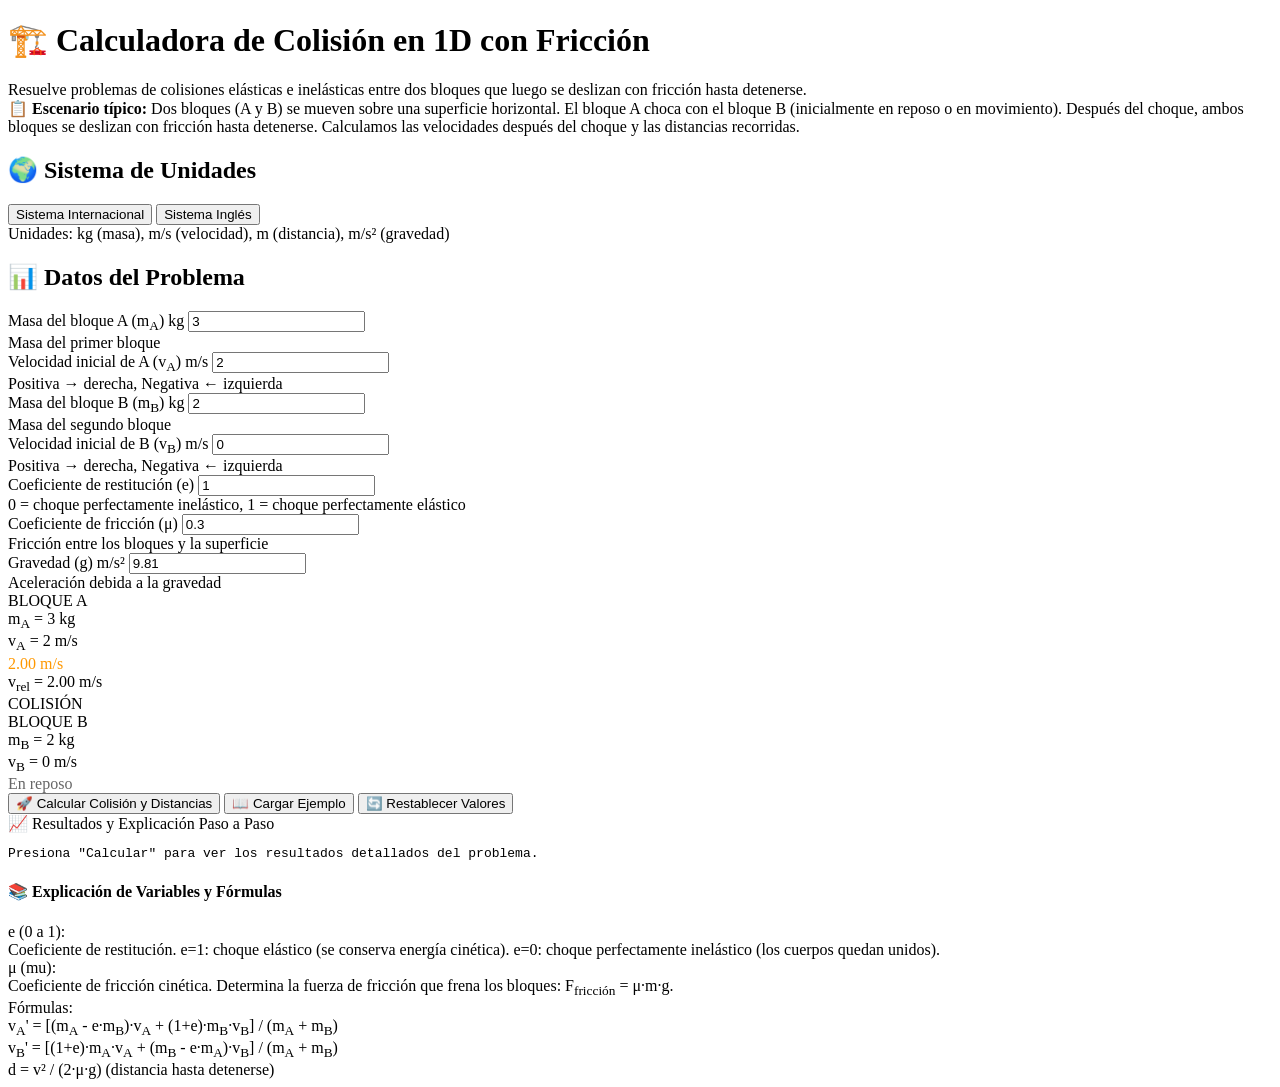
==== commit 3e039398: "Update Dinamicaa.html" ====
--- a/Dinamicaa.html
+++ b/Dinamicaa.html
@@ -4,486 +4,7 @@
   <meta charset="utf-8" />
   <meta name="viewport" content="width=device-width,initial-scale=1" />
   <title>Calculadora Didáctica: Colisión 1D + Fricción</title>
-  <style>
-    body {
-      font-family: system-ui, -apple-system, Segoe UI, Roboto, Ubuntu, 'Helvetica Neue', Arial, sans-serif;
-      margin: 20px;
-      color: #111;
-      background: linear-gradient(135deg, #f5f7fa 0%, #c3cfe2 100%);
-      min-height: 100vh;
-    }
-    
-    .card {
-      max-width: 850px;
-      margin: 0 auto;
-      padding: 25px;
-      border-radius: 15px;
-      box-shadow: 0 10px 30px rgba(0,0,0,0.1);
-      background-color: white;
-    }
-    
-    h1 {
-      color: #1976d2;
-      border-bottom: 3px solid #1976d2;
-      padding-bottom: 10px;
-      margin-top: 0;
-    }
-    
-    .subtitle {
-      color: #555;
-      font-size: 1.1em;
-      margin-bottom: 25px;
-    }
-    
-    .scenario {
-      background-color: #f0f7ff;
-      border-radius: 10px;
-      padding: 15px;
-      margin: 20px 0;
-      border-left: 4px solid #1976d2;
-    }
-    
-    .section-title {
-      color: #1976d2;
-      margin-top: 30px;
-      padding-bottom: 8px;
-      border-bottom: 1px solid #eee;
-    }
-    
-    .unit-toggle-container {
-      display: flex;
-      align-items: center;
-      gap: 15px;
-      margin-bottom: 20px;
-      padding: 15px;
-      background-color: #f8f9fa;
-      border-radius: 10px;
-      border: 1px solid #e0e0e0;
-    }
-    
-    .unit-toggle {
-      display: flex;
-      border-radius: 8px;
-      overflow: hidden;
-      border: 2px solid #1976d2;
-    }
-    
-    .unit-btn {
-      padding: 10px 20px;
-      background-color: white;
-      border: none;
-      cursor: pointer;
-      font-weight: 600;
-      transition: all 0.3s;
-      min-width: 120px;
-    }
-    
-    .unit-btn.active {
-      background-color: #1976d2;
-      color: white;
-    }
-    
-    .unit-btn:not(.active):hover {
-      background-color: #e3f2fd;
-    }
-    
-    .unit-info {
-      font-size: 0.9em;
-      color: #666;
-      flex: 1;
-    }
-    
-    label {
-      display: block;
-      margin-top: 15px;
-      font-weight: 600;
-      color: #333;
-    }
-    
-    .unit-label {
-      display: inline-block;
-      margin-left: 5px;
-      font-weight: normal;
-      color: #666;
-    }
-    
-    .input-group {
-      display: flex;
-      flex-wrap: wrap;
-      gap: 20px;
-      margin-bottom: 15px;
-    }
-    
-    .input-field {
-      flex: 1;
-      min-width: 200px;
-    }
-    
-    input[type="number"] {
-      width: 100%;
-      padding: 10px;
-      border-radius: 8px;
-      border: 1px solid #ccc;
-      font-size: 16px;
-      transition: all 0.3s;
-    }
-    
-    input[type="number"]:focus {
-      outline: none;
-      border-color: #1976d2;
-      box-shadow: 0 0 0 2px rgba(25, 118, 210, 0.2);
-    }
-    
-    .buttons-container {
-      display: flex;
-      gap: 15px;
-      margin: 25px 0;
-      flex-wrap: wrap;
-    }
-    
-    button {
-      padding: 12px 24px;
-      border-radius: 8px;
-      border: none;
-      font-weight: 600;
-      font-size: 16px;
-      cursor: pointer;
-      transition: all 0.3s;
-      display: flex;
-      align-items: center;
-      gap: 8px;
-    }
-    
-    .btn-primary {
-      background: linear-gradient(to right, #1976d2, #2196f3);
-      color: white;
-    }
-    
-    .btn-primary:hover {
-      background: linear-gradient(to right, #1565c0, #1976d2);
-      transform: translateY(-2px);
-      box-shadow: 0 4px 8px rgba(25, 118, 210, 0.3);
-    }
-    
-    .btn-secondary {
-      background: linear-gradient(to right, #388e3c, #4caf50);
-      color: white;
-    }
-    
-    .btn-secondary:hover {
-      background: linear-gradient(to right, #2e7d32, #388e3c);
-      transform: translateY(-2px);
-      box-shadow: 0 4px 8px rgba(56, 142, 60, 0.3);
-    }
-    
-    .btn-reset {
-      background: linear-gradient(to right, #f57c00, #ff9800);
-      color: white;
-    }
-    
-    .btn-reset:hover {
-      background: linear-gradient(to right, #ef6c00, #f57c00);
-      transform: translateY(-2px);
-      box-shadow: 0 4px 8px rgba(245, 124, 0, 0.3);
-    }
-    
-    .results-container {
-      margin-top: 30px;
-      border-radius: 10px;
-      overflow: hidden;
-      box-shadow: 0 4px 12px rgba(0,0,0,0.05);
-    }
-    
-    .results-header {
-      background: linear-gradient(to right, #1976d2, #2196f3);
-      color: white;
-      padding: 15px 20px;
-      font-size: 1.2em;
-      font-weight: 600;
-      display: flex;
-      align-items: center;
-      gap: 10px;
-    }
-    
-    .results-content {
-      padding: 20px;
-      background-color: #f9f9f9;
-    }
-    
-    .step {
-      background-color: white;
-      border-radius: 8px;
-      padding: 15px;
-      margin-bottom: 15px;
-      border-left: 4px solid #4caf50;
-      box-shadow: 0 2px 5px rgba(0,0,0,0.05);
-    }
-    
-    .step-title {
-      font-weight: 600;
-      color: #1976d2;
-      margin-bottom: 8px;
-      display: flex;
-      align-items: center;
-      gap: 8px;
-    }
-    
-    .formula {
-      background-color: #f5f5f5;
-      padding: 12px;
-      border-radius: 6px;
-      margin: 10px 0;
-      font-family: 'Courier New', monospace;
-      border: 1px solid #ddd;
-    }
-    
-    .variables-explanation {
-      margin-top: 20px;
-      padding: 15px;
-      background-color: #e8f5e9;
-      border-radius: 8px;
-      border-left: 4px solid #4caf50;
-    }
-    
-    .variables-explanation h4 {
-      margin-top: 0;
-      color: #2e7d32;
-    }
-    
-    .variable-item {
-      display: flex;
-      margin-bottom: 8px;
-    }
-    
-    .variable-name {
-      font-weight: 600;
-      min-width: 80px;
-      color: #1976d2;
-    }
-    
-    .visualization {
-      display: flex;
-      justify-content: space-between;
-      align-items: center;
-      margin: 20px 0;
-      padding: 20px;
-      background-color: #f0f7ff;
-      border-radius: 10px;
-      overflow-x: auto;
-    }
-    
-    .block {
-      padding: 15px 25px;
-      border-radius: 8px;
-      text-align: center;
-      color: white;
-      font-weight: 600;
-      min-width: 150px;
-      position: relative;
-    }
-    
-    .block-a {
-      background: linear-gradient(to right, #1976d2, #2196f3);
-    }
-    
-    .block-b {
-      background: linear-gradient(to right, #388e3c, #4caf50);
-    }
-    
-    .block-label {
-      font-size: 0.9em;
-      margin-bottom: 5px;
-    }
-    
-    .block-values {
-      font-size: 1.1em;
-    }
-    
-    /* Nuevos estilos para flechas dinámicas */
-    .velocity-arrow {
-      width: 0;
-      height: 0;
-      position: relative;
-      transition: all 0.5s ease;
-    }
-    
-    .velocity-arrow.right {
-      border-top: 10px solid transparent;
-      border-bottom: 10px solid transparent;
-      border-left: 30px solid #f57c00;
-    }
-    
-    .velocity-arrow.left {
-      border-top: 10px solid transparent;
-      border-bottom: 10px solid transparent;
-      border-right: 30px solid #f57c00;
-    }
-    
-    .arrow-container {
-      display: flex;
-      align-items: center;
-      justify-content: center;
-      min-width: 100px;
-      position: relative;
-    }
-    
-    .velocity-indicator {
-      font-size: 12px;
-      color: #f57c00;
-      font-weight: bold;
-      position: absolute;
-      top: -20px;
-      white-space: nowrap;
-      background: rgba(255, 255, 255, 0.9);
-      padding: 2px 6px;
-      border-radius: 4px;
-    }
-    
-    .connecting-arrow {
-      display: flex;
-      flex-direction: column;
-      align-items: center;
-      justify-content: center;
-      margin: 0 20px;
-      min-width: 120px;
-    }
-    
-    .arrow-line {
-      height: 4px;
-      background-color: #f57c00;
-      width: 100%;
-      position: relative;
-      transition: width 0.5s ease;
-    }
-    
-    .arrow-head {
-      width: 0;
-      height: 0;
-      position: absolute;
-      right: -10px;
-      top: -8px;
-      border-top: 10px solid transparent;
-      border-bottom: 10px solid transparent;
-      border-left: 15px solid #f57c00;
-      transition: border-left-color 0.5s ease;
-    }
-    
-    .velocity-arrow-container, .final-arrow-container {
-      display: flex;
-      flex-direction: column;
-      align-items: center;
-      margin-top: 10px;
-      min-height: 50px;
-    }
-    
-    .velocity-label, .final-velocity-label {
-      font-size: 11px;
-      font-weight: bold;
-      margin-top: 5px;
-      background: rgba(255, 255, 255, 0.8);
-      padding: 2px 6px;
-      border-radius: 3px;
-    }
-    
-    .collision-label {
-      font-size: 12px;
-      font-weight: bold;
-      color: #d32f2f;
-      margin-top: 5px;
-      background: rgba(255, 255, 255, 0.9);
-      padding: 2px 8px;
-      border-radius: 4px;
-    }
-    
-    /* Animación para las flechas */
-    @keyframes pulse {
-      0% { transform: scale(1); }
-      50% { transform: scale(1.05); }
-      100% { transform: scale(1); }
-    }
-    
-    .velocity-arrow {
-      animation: pulse 2s infinite;
-    }
-    
-    .velocity-arrow:hover {
-      animation: none;
-      transform: scale(1.1);
-      transition: transform 0.3s;
-    }
-    
-    .final-state .block-a, .final-state .block-b {
-      position: relative;
-      min-height: 180px;
-      display: flex;
-      flex-direction: column;
-      justify-content: center;
-    }
-    
-    .warning {
-      background-color: #fff3e0;
-      border-left: 4px solid #ff9800;
-      padding: 12px;
-      border-radius: 6px;
-      margin: 15px 0;
-      font-size: 0.95em;
-    }
-    
-    .icon {
-      font-size: 1.2em;
-    }
-    
-    .conversion-info {
-      background-color: #e3f2fd;
-      padding: 10px 15px;
-      border-radius: 8px;
-      margin-top: 10px;
-      font-size: 0.9em;
-      color: #1565c0;
-      border-left: 4px solid #1976d2;
-    }
-    
-    @media (max-width: 768px) {
-      .card {
-        padding: 15px;
-      }
-      
-      .visualization {
-        flex-direction: column;
-        gap: 20px;
-      }
-      
-      .connecting-arrow {
-        margin: 10px 0;
-      }
-      
-      .arrow-head {
-        right: -10px;
-        top: -8px;
-      }
-      
-      .buttons-container {
-        flex-direction: column;
-      }
-      
-      button {
-        justify-content: center;
-      }
-      
-      .unit-toggle-container {
-        flex-direction: column;
-        align-items: stretch;
-      }
-      
-      .unit-toggle {
-        width: 100%;
-      }
-      
-      .unit-btn {
-        flex: 1;
-      }
-    }
-  </style>
+ 
 </head>
 <body>
   <div class="card">
@@ -1244,20 +765,20 @@
 function resetValues() {
   // Restablecer a valores por defecto según el sistema actual
   if (currentUnitSystem === 'SI') {
-    document.getElementById('mA').value = 3;
-    document.getElementById('vA').value = 2;
-    document.getElementById('mB').value = 2;
+    document.getElementById('mA').value = 0;
+    document.getElementById('vA').value = 0;
+    document.getElementById('mB').value = 0;
     document.getElementById('vB').value = 0;
-    document.getElementById('e').value = 1;
-    document.getElementById('mu').value = 0.3;
+    document.getElementById('e').value = 0;
+    document.getElementById('mu').value = 0;
     document.getElementById('g').value = 9.81;
   } else {
-    document.getElementById('mA').value = (3 / conversionFactors.mass.ENGLISH).toFixed(3);
-    document.getElementById('vA').value = (2 / conversionFactors.velocity.ENGLISH).toFixed(3);
-    document.getElementById('mB').value = (2 / conversionFactors.mass.ENGLISH).toFixed(3);
+    document.getElementById('mA').value = (0 / conversionFactors.mass.ENGLISH).toFixed(3);
+    document.getElementById('vA').value = (0 / conversionFactors.velocity.ENGLISH).toFixed(3);
+    document.getElementById('mB').value = (0 / conversionFactors.mass.ENGLISH).toFixed(3);
     document.getElementById('vB').value = 0;
-    document.getElementById('e').value = 1;
-    document.getElementById('mu').value = 0.3;
+    document.getElementById('e').value = 0;
+    document.getElementById('mu').value = 0;
     document.getElementById('g').value = conversionFactors.gravity.ENGLISH.toFixed(3);
   }
   
